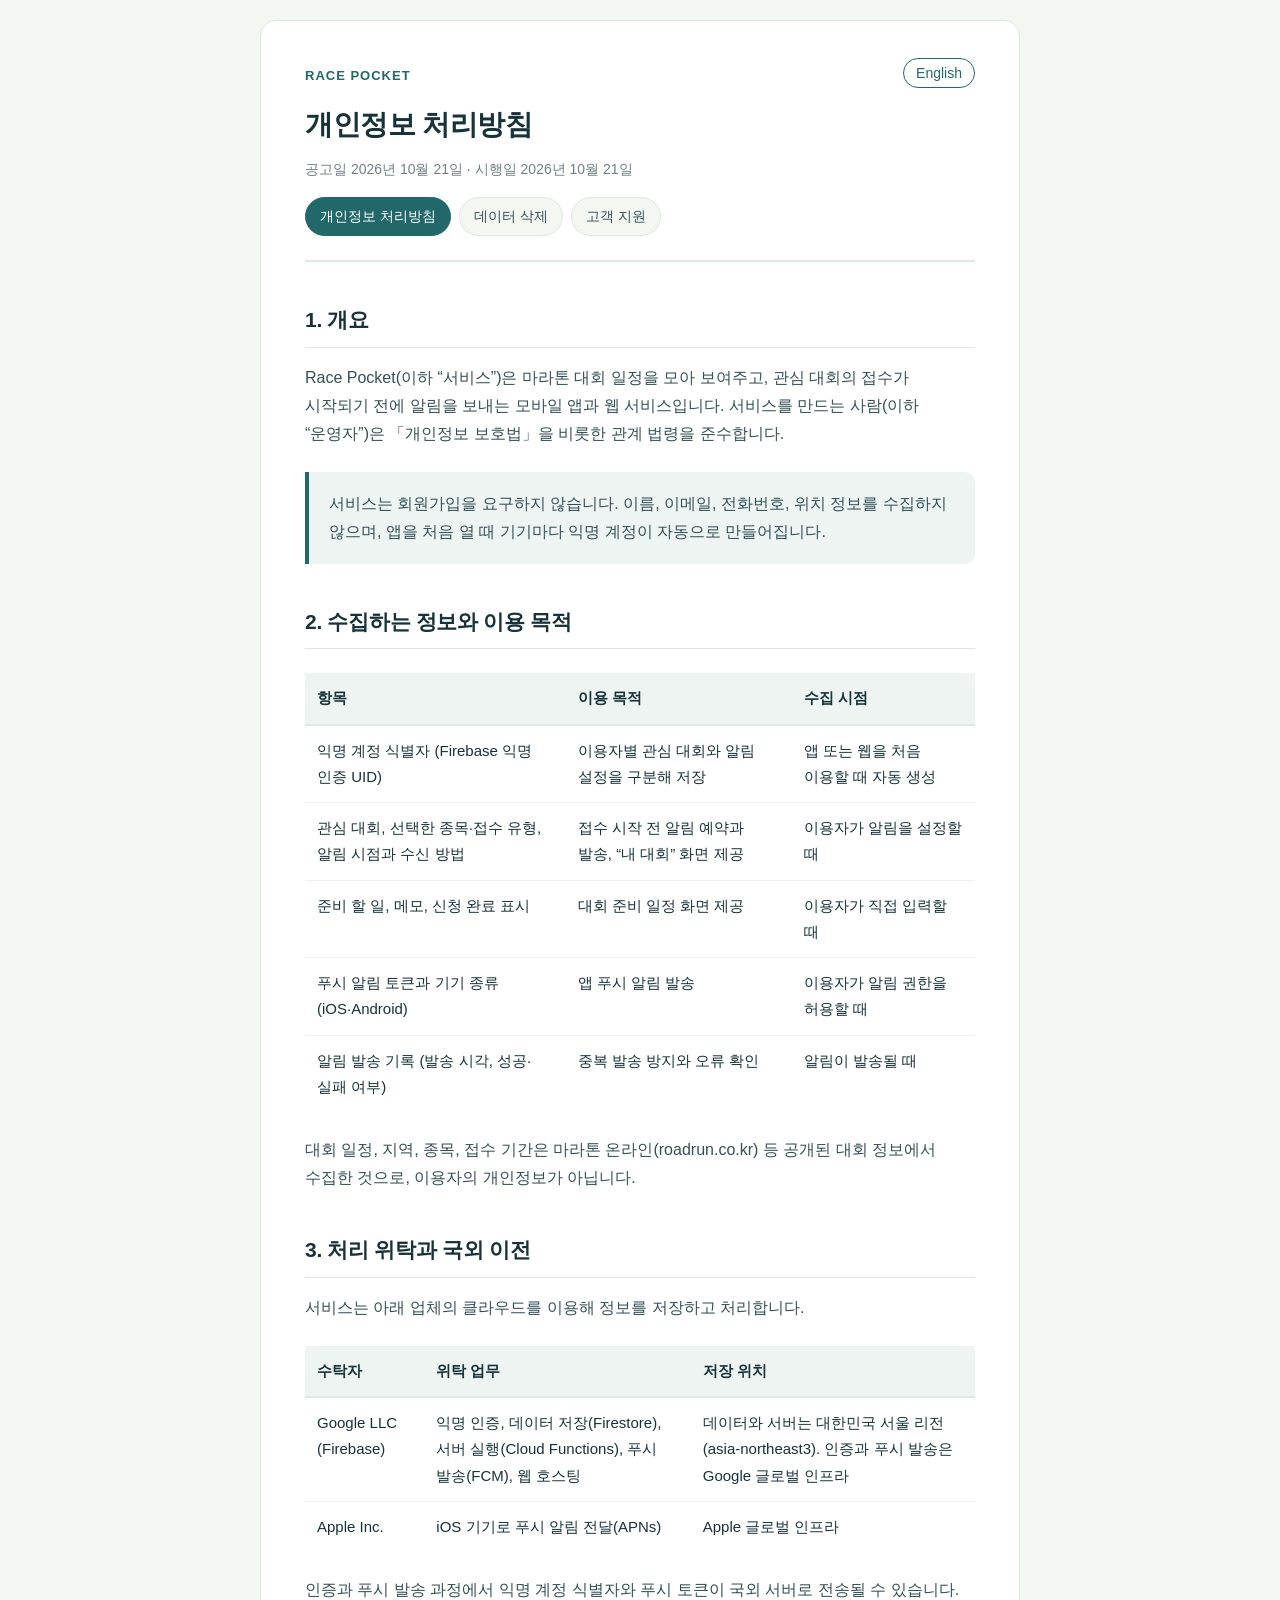
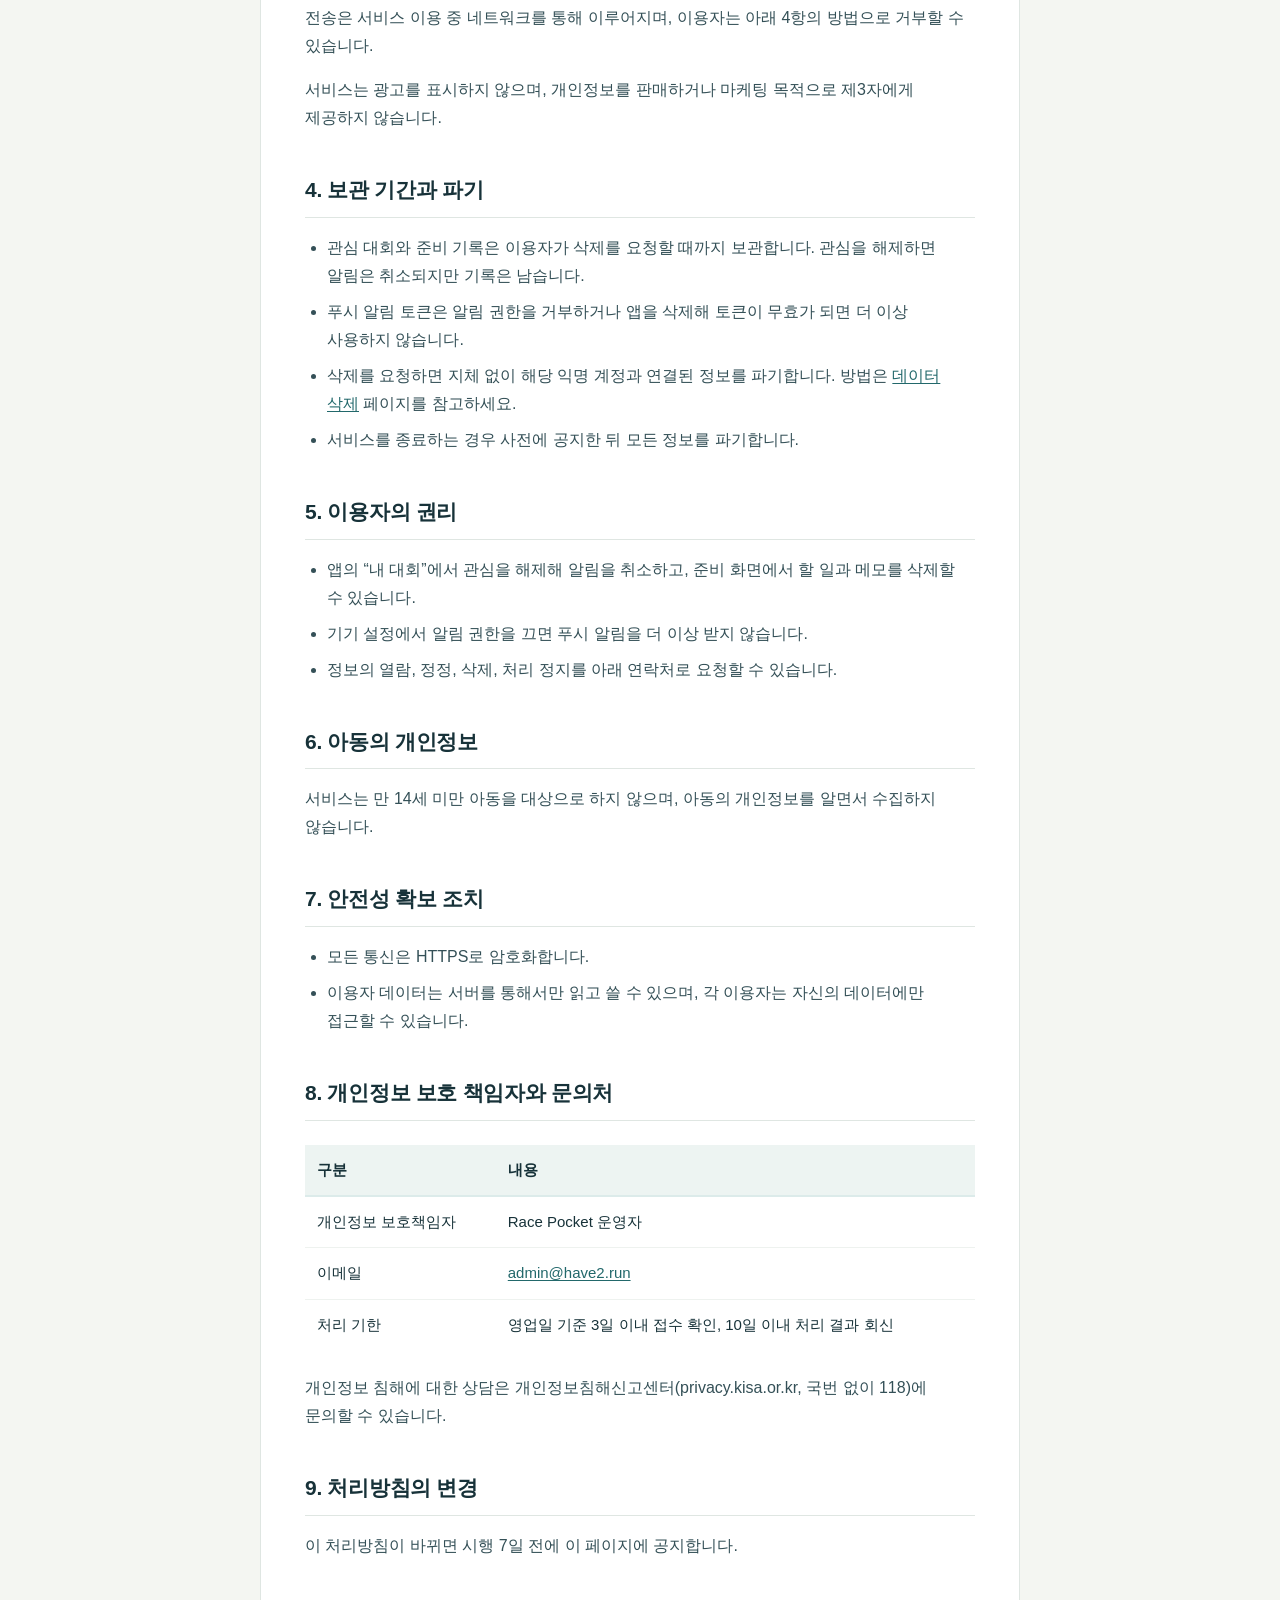
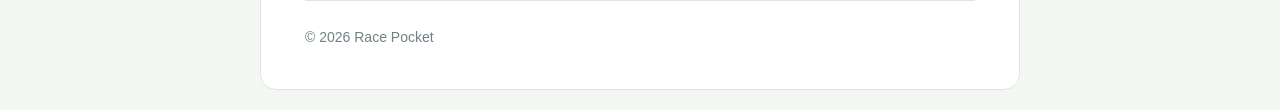
==== index.html @ d6058002 "Add Race Pocket privacy policy, data deletion and support pages Co-Authored-By: Claude Opus 5.5 <nor" ====
<!DOCTYPE html>
<html lang="ko">
<head>
  <meta charset="UTF-8">
  <meta name="viewport" content="width=device-width, initial-scale=1.0">
  <title>Race Pocket 개인정보 처리방침</title>
  <meta name="description" content="Race Pocket 앱과 웹의 개인정보 처리방침입니다. 수집 항목, 이용 목적, 보관 기간, 이용자 권리를 안내합니다.">
  <link rel="stylesheet" href="css/style.css">
</head>
<body>
  <div class="container">
    <header>
      <span class="brand">Race Pocket</span>
      <h1>개인정보 처리방침</h1>
      <p class="last-updated">공고일 2026년 10월 21일 · 시행일 2026년 10월 21일</p>
      <div class="lang-switch">
        <a href="en/">English</a>
      </div>
      <nav class="page-nav">
        <a href="./" aria-current="page">개인정보 처리방침</a>
        <a href="data-deletion/">데이터 삭제</a>
        <a href="support/">고객 지원</a>
      </nav>
    </header>

    <main>
      <section id="intro">
        <h2>1. 개요</h2>
        <p>
          Race Pocket(이하 &ldquo;서비스&rdquo;)은 마라톤 대회 일정을 모아 보여주고, 관심 대회의 접수가 시작되기 전에
          알림을 보내는 모바일 앱과 웹 서비스입니다. 서비스를 만드는 사람(이하 &ldquo;운영자&rdquo;)은
          「개인정보 보호법」을 비롯한 관계 법령을 준수합니다.
        </p>
        <div class="notice">
          <p>
            서비스는 회원가입을 요구하지 않습니다. 이름, 이메일, 전화번호, 위치 정보를 수집하지 않으며,
            앱을 처음 열 때 기기마다 익명 계정이 자동으로 만들어집니다.
          </p>
        </div>
      </section>

      <section id="items">
        <h2>2. 수집하는 정보와 이용 목적</h2>
        <div class="table-wrap">
          <table>
            <thead>
              <tr><th>항목</th><th>이용 목적</th><th>수집 시점</th></tr>
            </thead>
            <tbody>
              <tr>
                <td>익명 계정 식별자 (Firebase 익명 인증 UID)</td>
                <td>이용자별 관심 대회와 알림 설정을 구분해 저장</td>
                <td>앱 또는 웹을 처음 이용할 때 자동 생성</td>
              </tr>
              <tr>
                <td>관심 대회, 선택한 종목·접수 유형, 알림 시점과 수신 방법</td>
                <td>접수 시작 전 알림 예약과 발송, &ldquo;내 대회&rdquo; 화면 제공</td>
                <td>이용자가 알림을 설정할 때</td>
              </tr>
              <tr>
                <td>준비 할 일, 메모, 신청 완료 표시</td>
                <td>대회 준비 일정 화면 제공</td>
                <td>이용자가 직접 입력할 때</td>
              </tr>
              <tr>
                <td>푸시 알림 토큰과 기기 종류(iOS·Android)</td>
                <td>앱 푸시 알림 발송</td>
                <td>이용자가 알림 권한을 허용할 때</td>
              </tr>
              <tr>
                <td>알림 발송 기록 (발송 시각, 성공·실패 여부)</td>
                <td>중복 발송 방지와 오류 확인</td>
                <td>알림이 발송될 때</td>
              </tr>
            </tbody>
          </table>
        </div>
        <p>
          대회 일정, 지역, 종목, 접수 기간은 마라톤 온라인(roadrun.co.kr) 등 공개된 대회 정보에서 수집한 것으로,
          이용자의 개인정보가 아닙니다.
        </p>
      </section>

      <section id="processors">
        <h2>3. 처리 위탁과 국외 이전</h2>
        <p>서비스는 아래 업체의 클라우드를 이용해 정보를 저장하고 처리합니다.</p>
        <div class="table-wrap">
          <table>
            <thead>
              <tr><th>수탁자</th><th>위탁 업무</th><th>저장 위치</th></tr>
            </thead>
            <tbody>
              <tr>
                <td>Google LLC (Firebase)</td>
                <td>익명 인증, 데이터 저장(Firestore), 서버 실행(Cloud Functions), 푸시 발송(FCM), 웹 호스팅</td>
                <td>데이터와 서버는 대한민국 서울 리전(asia-northeast3). 인증과 푸시 발송은 Google 글로벌 인프라</td>
              </tr>
              <tr>
                <td>Apple Inc.</td>
                <td>iOS 기기로 푸시 알림 전달(APNs)</td>
                <td>Apple 글로벌 인프라</td>
              </tr>
            </tbody>
          </table>
        </div>
        <p>
          인증과 푸시 발송 과정에서 익명 계정 식별자와 푸시 토큰이 국외 서버로 전송될 수 있습니다.
          전송은 서비스 이용 중 네트워크를 통해 이루어지며, 이용자는 아래 4항의 방법으로 거부할 수 있습니다.
        </p>
        <p>서비스는 광고를 표시하지 않으며, 개인정보를 판매하거나 마케팅 목적으로 제3자에게 제공하지 않습니다.</p>
      </section>

      <section id="retention">
        <h2>4. 보관 기간과 파기</h2>
        <ul>
          <li>관심 대회와 준비 기록은 이용자가 삭제를 요청할 때까지 보관합니다. 관심을 해제하면 알림은 취소되지만 기록은 남습니다.</li>
          <li>푸시 알림 토큰은 알림 권한을 거부하거나 앱을 삭제해 토큰이 무효가 되면 더 이상 사용하지 않습니다.</li>
          <li>삭제를 요청하면 지체 없이 해당 익명 계정과 연결된 정보를 파기합니다. 방법은 <a href="data-deletion/">데이터 삭제</a> 페이지를 참고하세요.</li>
          <li>서비스를 종료하는 경우 사전에 공지한 뒤 모든 정보를 파기합니다.</li>
        </ul>
      </section>

      <section id="rights">
        <h2>5. 이용자의 권리</h2>
        <ul>
          <li>앱의 &ldquo;내 대회&rdquo;에서 관심을 해제해 알림을 취소하고, 준비 화면에서 할 일과 메모를 삭제할 수 있습니다.</li>
          <li>기기 설정에서 알림 권한을 끄면 푸시 알림을 더 이상 받지 않습니다.</li>
          <li>정보의 열람, 정정, 삭제, 처리 정지를 아래 연락처로 요청할 수 있습니다.</li>
        </ul>
      </section>

      <section id="children">
        <h2>6. 아동의 개인정보</h2>
        <p>서비스는 만 14세 미만 아동을 대상으로 하지 않으며, 아동의 개인정보를 알면서 수집하지 않습니다.</p>
      </section>

      <section id="security">
        <h2>7. 안전성 확보 조치</h2>
        <ul>
          <li>모든 통신은 HTTPS로 암호화합니다.</li>
          <li>이용자 데이터는 서버를 통해서만 읽고 쓸 수 있으며, 각 이용자는 자신의 데이터에만 접근할 수 있습니다.</li>
        </ul>
      </section>

      <section id="contact">
        <h2>8. 개인정보 보호 책임자와 문의처</h2>
        <div class="table-wrap">
          <table>
            <thead>
              <tr><th>구분</th><th>내용</th></tr>
            </thead>
            <tbody>
              <tr><td>개인정보 보호책임자</td><td>Race Pocket 운영자</td></tr>
              <tr><td>이메일</td><td><a href="mailto:admin@have2.run">admin@have2.run</a></td></tr>
              <tr><td>처리 기한</td><td>영업일 기준 3일 이내 접수 확인, 10일 이내 처리 결과 회신</td></tr>
            </tbody>
          </table>
        </div>
        <p>
          개인정보 침해에 대한 상담은 개인정보침해신고센터(privacy.kisa.or.kr, 국번 없이 118)에 문의할 수 있습니다.
        </p>
      </section>

      <section id="changes">
        <h2>9. 처리방침의 변경</h2>
        <p>이 처리방침이 바뀌면 시행 7일 전에 이 페이지에 공지합니다.</p>
      </section>
    </main>

    <footer>
      <p>&copy; 2026 Race Pocket</p>
    </footer>
  </div>
</body>
</html>
---- css/style.css ----
/* 달로그(Dalog) 정책 문서 - 반응형 스타일 */

* {
  box-sizing: border-box;
  margin: 0;
  padding: 0;
}

body {
  font-family: -apple-system, BlinkMacSystemFont, "Segoe UI", "Apple SD Gothic Neo",
    "Noto Sans KR", Roboto, "Helvetica Neue", Arial, sans-serif;
  line-height: 1.75;
  font-size: 16px;
  color: #173239;
  background-color: #f4f6f2;
  padding: 20px;
  word-break: keep-all;
  overflow-wrap: break-word;
}

.container {
  max-width: 760px;
  margin: 0 auto;
  background-color: #ffffff;
  border: 1px solid #dfe6e2;
  border-radius: 16px;
  padding: 40px 44px 32px;
}

/* Header */
header {
  margin-bottom: 40px;
  padding-bottom: 24px;
  border-bottom: 2px solid #dcebea;
  position: relative;
}

h1 {
  font-size: 28px;
  font-weight: 700;
  color: #173239;
  margin-bottom: 8px;
  letter-spacing: -0.5px;
}

.brand {
  display: inline-block;
  font-size: 13px;
  font-weight: 700;
  letter-spacing: 1px;
  color: #22686b;
  text-transform: uppercase;
  margin-bottom: 12px;
}

.last-updated {
  font-size: 14px;
  color: #718084;
}

.lang-switch {
  position: absolute;
  top: 0;
  right: 0;
  font-size: 14px;
}

.lang-switch a {
  color: #22686b;
  text-decoration: none;
  padding: 6px 12px;
  border: 1px solid #22686b;
  border-radius: 999px;
  transition: all 0.2s ease;
}

.lang-switch a:hover {
  background-color: #22686b;
  color: #ffffff;
}

/* Content */
main {
  margin-bottom: 40px;
}

h2 {
  font-size: 21px;
  font-weight: 700;
  color: #173239;
  margin-top: 40px;
  margin-bottom: 16px;
  padding-bottom: 8px;
  border-bottom: 1px solid #dfe6e2;
  letter-spacing: -0.3px;
}

h3 {
  font-size: 17px;
  font-weight: 600;
  color: #345057;
  margin-top: 24px;
  margin-bottom: 10px;
}

p {
  margin-bottom: 16px;
  color: #345057;
}

ul, ol {
  margin-bottom: 16px;
  margin-left: 22px;
}

li {
  margin-bottom: 8px;
  color: #345057;
}

a {
  color: #22686b;
  text-decoration: underline;
  text-underline-offset: 2px;
}

a:hover {
  color: #173f42;
}

strong {
  font-weight: 600;
  color: #173239;
}

/* Callout: 중요 고지 */
.notice {
  background-color: #edf4f2;
  border-left: 4px solid #22686b;
  border-radius: 0 10px 10px 0;
  padding: 18px 20px;
  margin: 24px 0;
}

.notice p:last-child {
  margin-bottom: 0;
}

.notice.warn {
  background-color: #fdf3f3;
  border-left-color: #c94f52;
}

.notice.warn strong {
  color: #a83b3e;
}

/* Tables */
.table-wrap {
  overflow-x: auto;
  margin: 24px 0;
}

table {
  width: 100%;
  border-collapse: collapse;
  font-size: 15px;
  min-width: 480px;
}

th {
  background-color: #edf4f2;
  padding: 12px;
  text-align: left;
  font-weight: 600;
  color: #173239;
  border-bottom: 2px solid #dcebea;
  vertical-align: top;
}

td {
  padding: 12px;
  border-bottom: 1px solid #eef2ef;
  vertical-align: top;
}

tr:last-child td {
  border-bottom: none;
}

/* Page nav */
.page-nav {
  display: flex;
  flex-wrap: wrap;
  gap: 8px;
  margin-top: 8px;
}

.page-nav a {
  font-size: 14px;
  text-decoration: none;
  color: #345057;
  background-color: #f4f6f2;
  border: 1px solid #dfe6e2;
  border-radius: 999px;
  padding: 6px 14px;
  transition: all 0.2s ease;
}

.page-nav a:hover {
  background-color: #dcebea;
  border-color: #22686b;
  color: #22686b;
}

.page-nav a[aria-current="page"] {
  background-color: #22686b;
  border-color: #22686b;
  color: #ffffff;
}

/* Footer */
footer {
  margin-top: 40px;
  padding-top: 24px;
  border-top: 1px solid #dfe6e2;
  font-size: 14px;
  color: #718084;
}

footer p {
  color: #718084;
  margin-bottom: 8px;
}

/* Responsive */
@media (max-width: 768px) {
  body { padding: 12px; }
  .container { padding: 28px 22px 24px; border-radius: 12px; }
  h1 { font-size: 24px; }
  h2 { font-size: 19px; }
  h3 { font-size: 16px; }
  .lang-switch { position: static; margin-top: 16px; }
  table { font-size: 14px; }
  th, td { padding: 9px; }
}

@media (max-width: 480px) {
  body { font-size: 15px; }
  .container { padding: 22px 16px 20px; }
  h1 { font-size: 21px; }
  h2 { font-size: 18px; }
  ul, ol { margin-left: 18px; }
}

/* Print */
@media print {
  body { background-color: #fff; color: #000; font-size: 11pt; padding: 0; }
  .container { border: none; padding: 0; max-width: none; }
  .lang-switch, .page-nav { display: none; }
  a { color: #000; }
  h1, h2, h3 { page-break-after: avoid; }
  table, ul, ol, .notice { page-break-inside: avoid; }
}
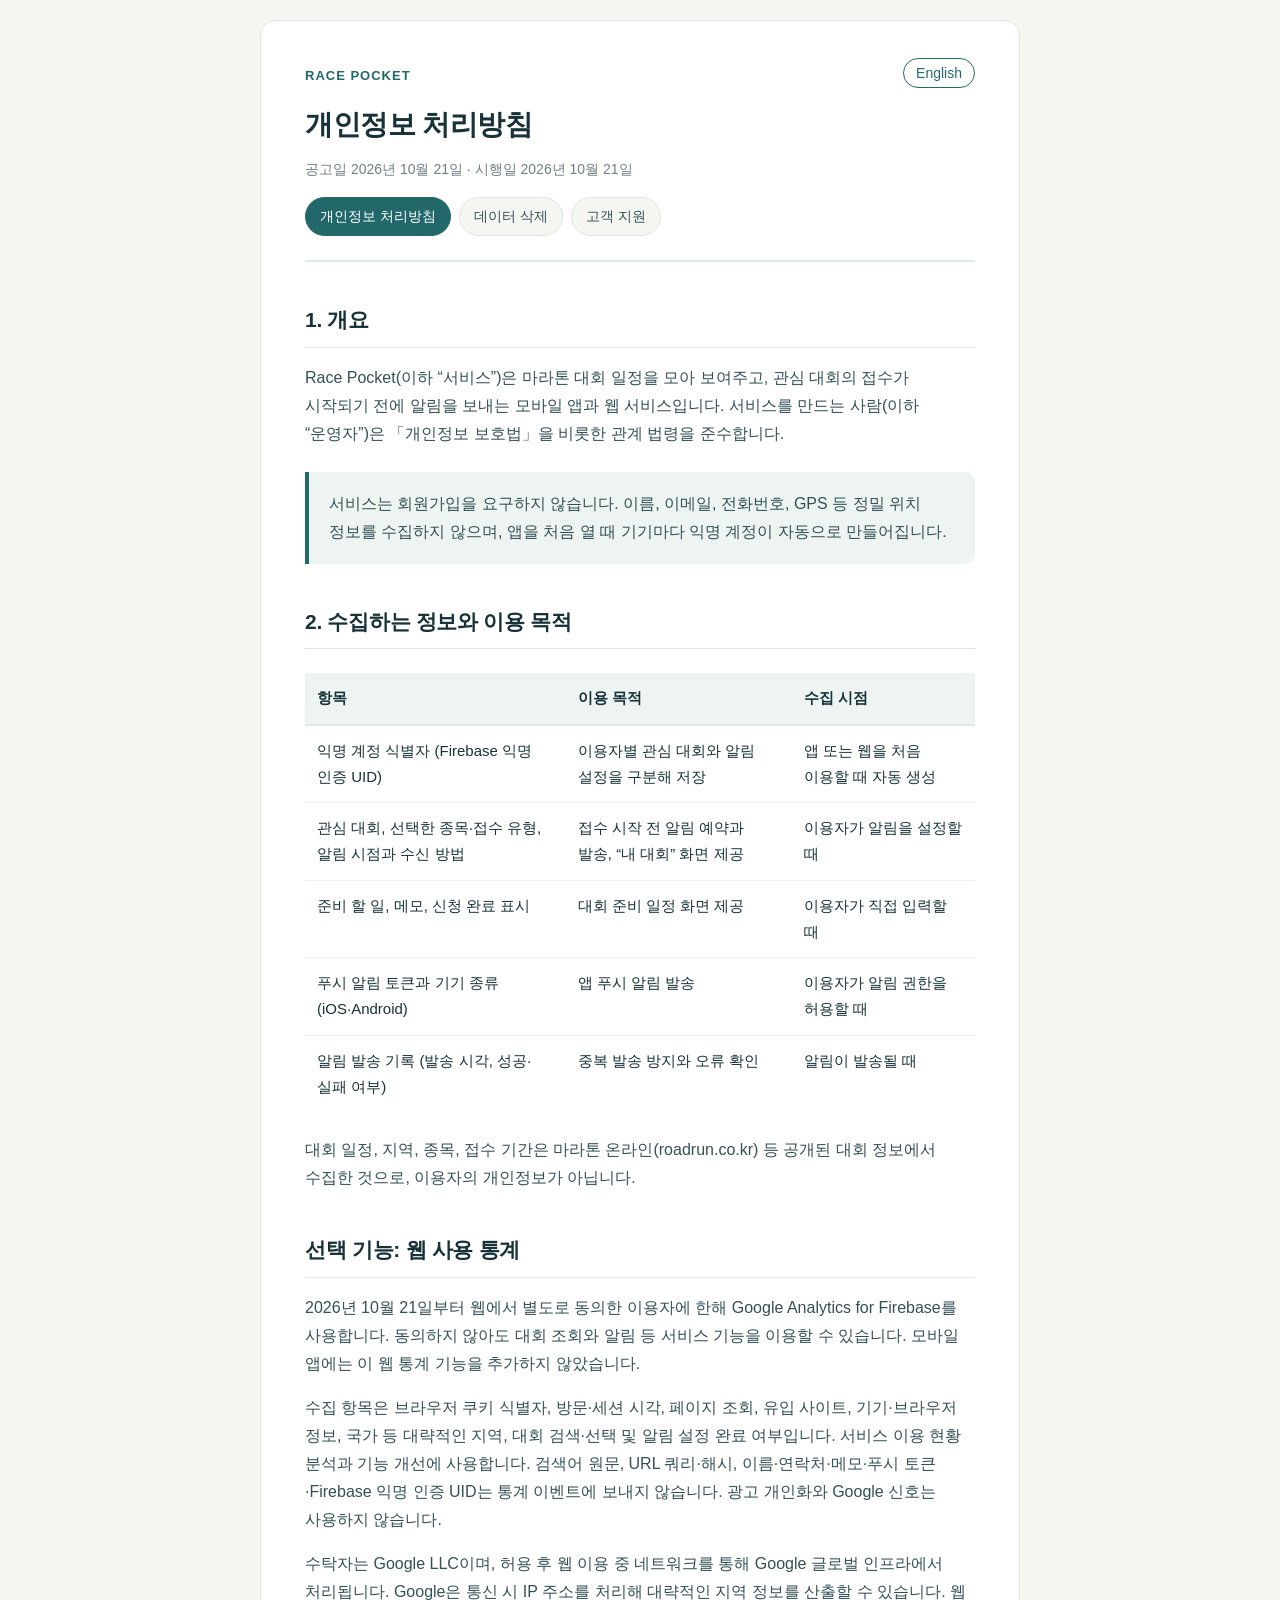
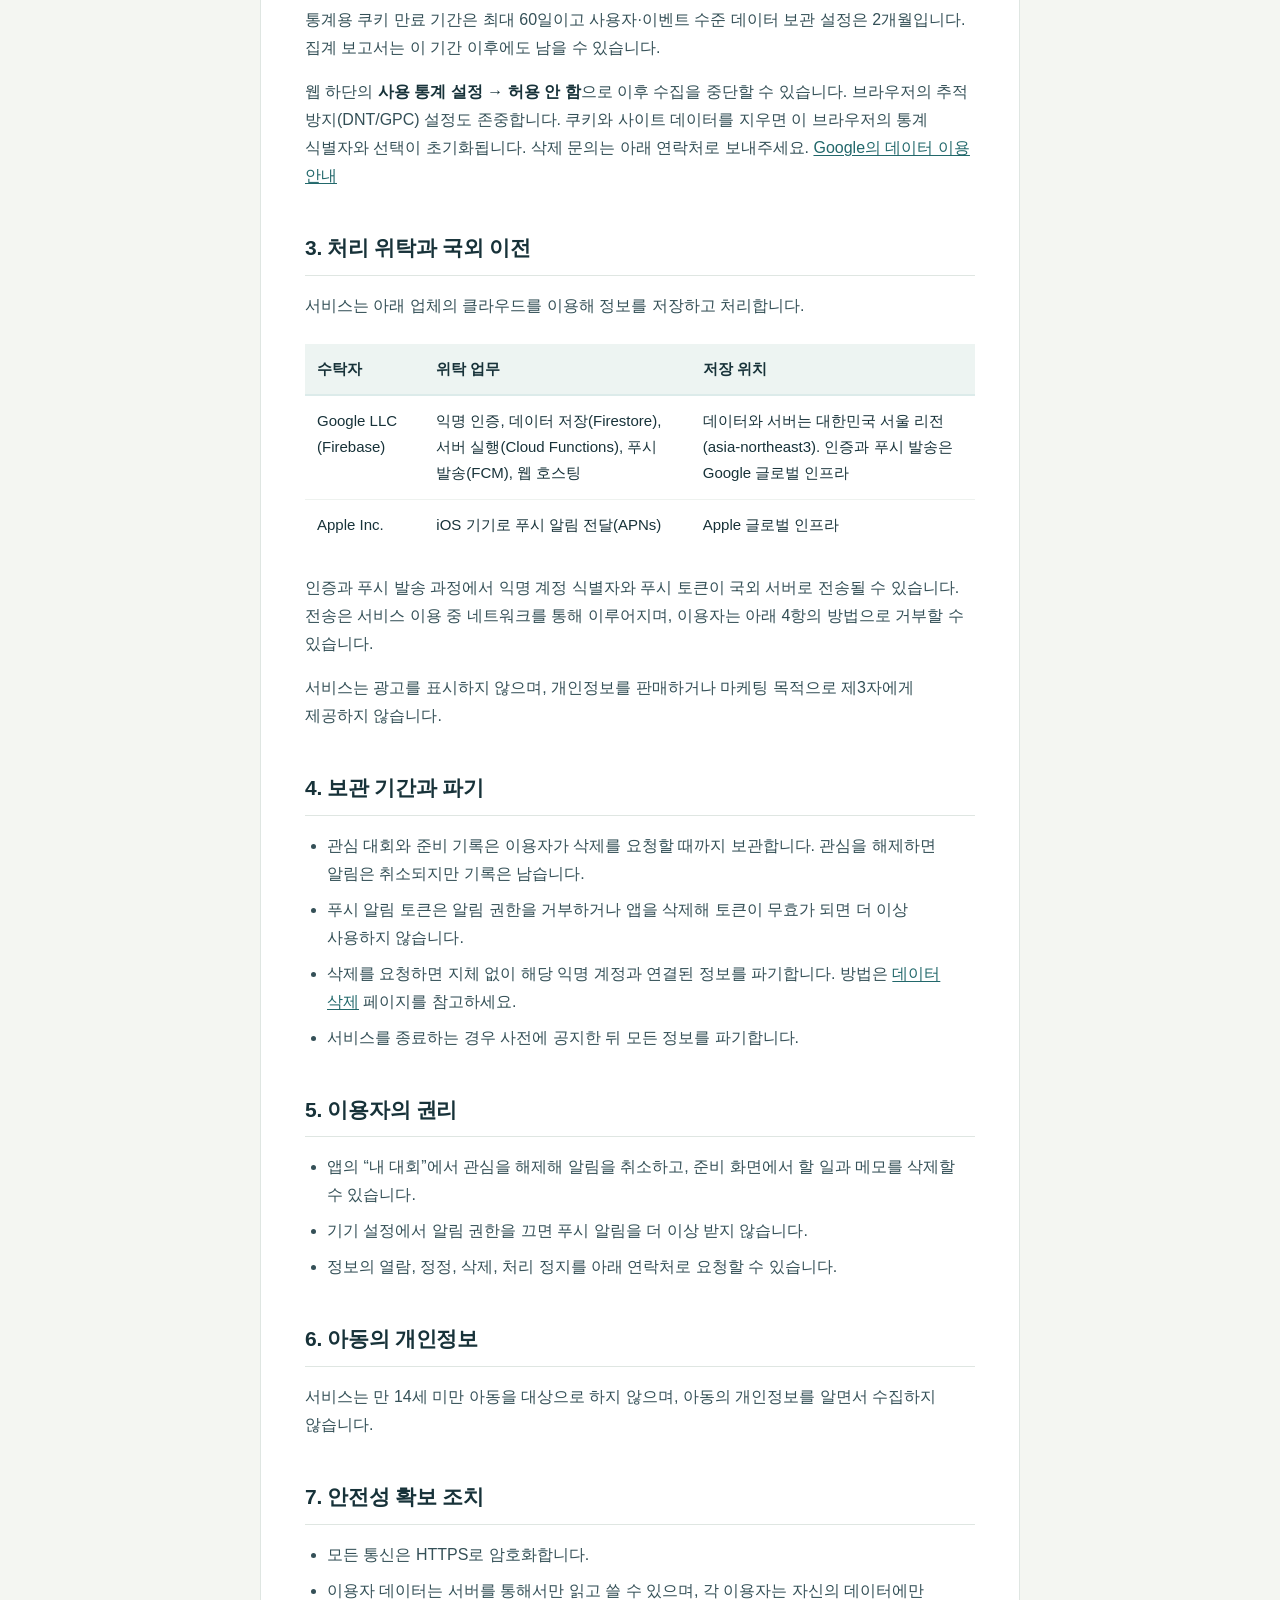
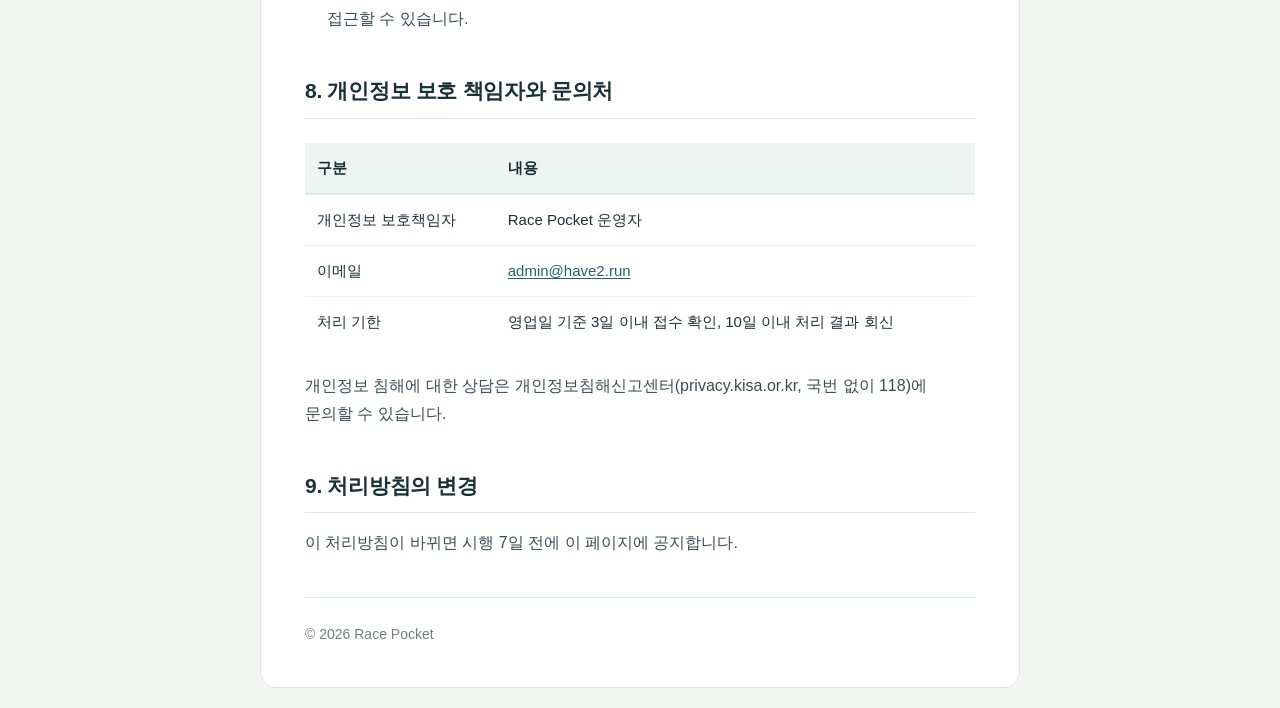
==== commit acff5fb5: "docs: disclose optional website analytics" ====
--- a/index.html
+++ b/index.html
@@ -33,7 +33,7 @@
         </p>
         <div class="notice">
           <p>
-            서비스는 회원가입을 요구하지 않습니다. 이름, 이메일, 전화번호, 위치 정보를 수집하지 않으며,
+            서비스는 회원가입을 요구하지 않습니다. 이름, 이메일, 전화번호, GPS 등 정밀 위치 정보를 수집하지 않으며,
             앱을 처음 열 때 기기마다 익명 계정이 자동으로 만들어집니다.
           </p>
         </div>
@@ -79,6 +79,14 @@
           대회 일정, 지역, 종목, 접수 기간은 마라톤 온라인(roadrun.co.kr) 등 공개된 대회 정보에서 수집한 것으로,
           이용자의 개인정보가 아닙니다.
         </p>
+      </section>
+
+      <section id="web-analytics">
+        <h2>선택 기능: 웹 사용 통계</h2>
+        <p>2026년 10월 21일부터 웹에서 별도로 동의한 이용자에 한해 Google Analytics for Firebase를 사용합니다. 동의하지 않아도 대회 조회와 알림 등 서비스 기능을 이용할 수 있습니다. 모바일 앱에는 이 웹 통계 기능을 추가하지 않았습니다.</p>
+        <p>수집 항목은 브라우저 쿠키 식별자, 방문·세션 시각, 페이지 조회, 유입 사이트, 기기·브라우저 정보, 국가 등 대략적인 지역, 대회 검색·선택 및 알림 설정 완료 여부입니다. 서비스 이용 현황 분석과 기능 개선에 사용합니다. 검색어 원문, URL 쿼리·해시, 이름·연락처·메모·푸시 토큰·Firebase 익명 인증 UID는 통계 이벤트에 보내지 않습니다. 광고 개인화와 Google 신호는 사용하지 않습니다.</p>
+        <p>수탁자는 Google LLC이며, 허용 후 웹 이용 중 네트워크를 통해 Google 글로벌 인프라에서 처리됩니다. Google은 통신 시 IP 주소를 처리해 대략적인 지역 정보를 산출할 수 있습니다. 웹 통계용 쿠키 만료 기간은 최대 60일이고 사용자·이벤트 수준 데이터 보관 설정은 2개월입니다. 집계 보고서는 이 기간 이후에도 남을 수 있습니다.</p>
+        <p>웹 하단의 <strong>사용 통계 설정 → 허용 안 함</strong>으로 이후 수집을 중단할 수 있습니다. 브라우저의 추적 방지(DNT/GPC) 설정도 존중합니다. 쿠키와 사이트 데이터를 지우면 이 브라우저의 통계 식별자와 선택이 초기화됩니다. 삭제 문의는 아래 연락처로 보내주세요. <a href="https://policies.google.com/technologies/partner-sites?hl=ko">Google의 데이터 이용 안내</a></p>
       </section>
 
       <section id="processors">
